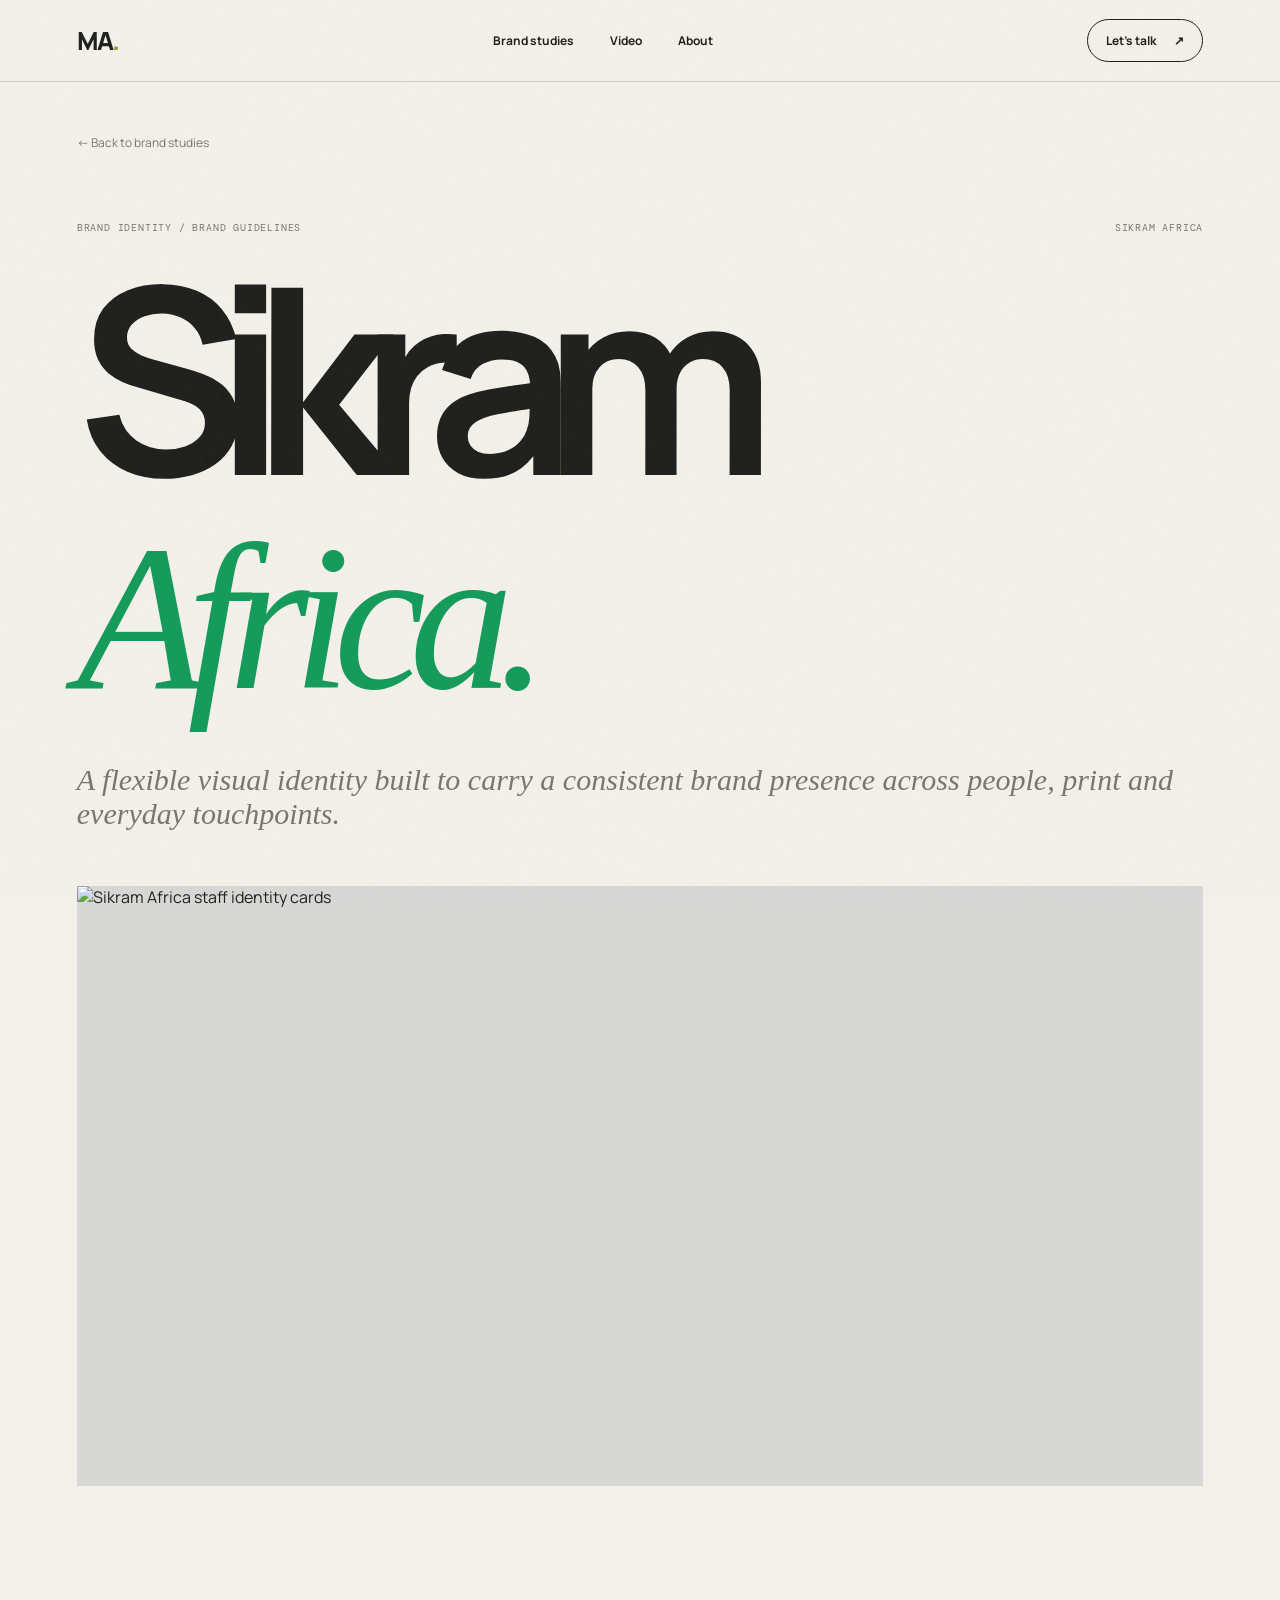
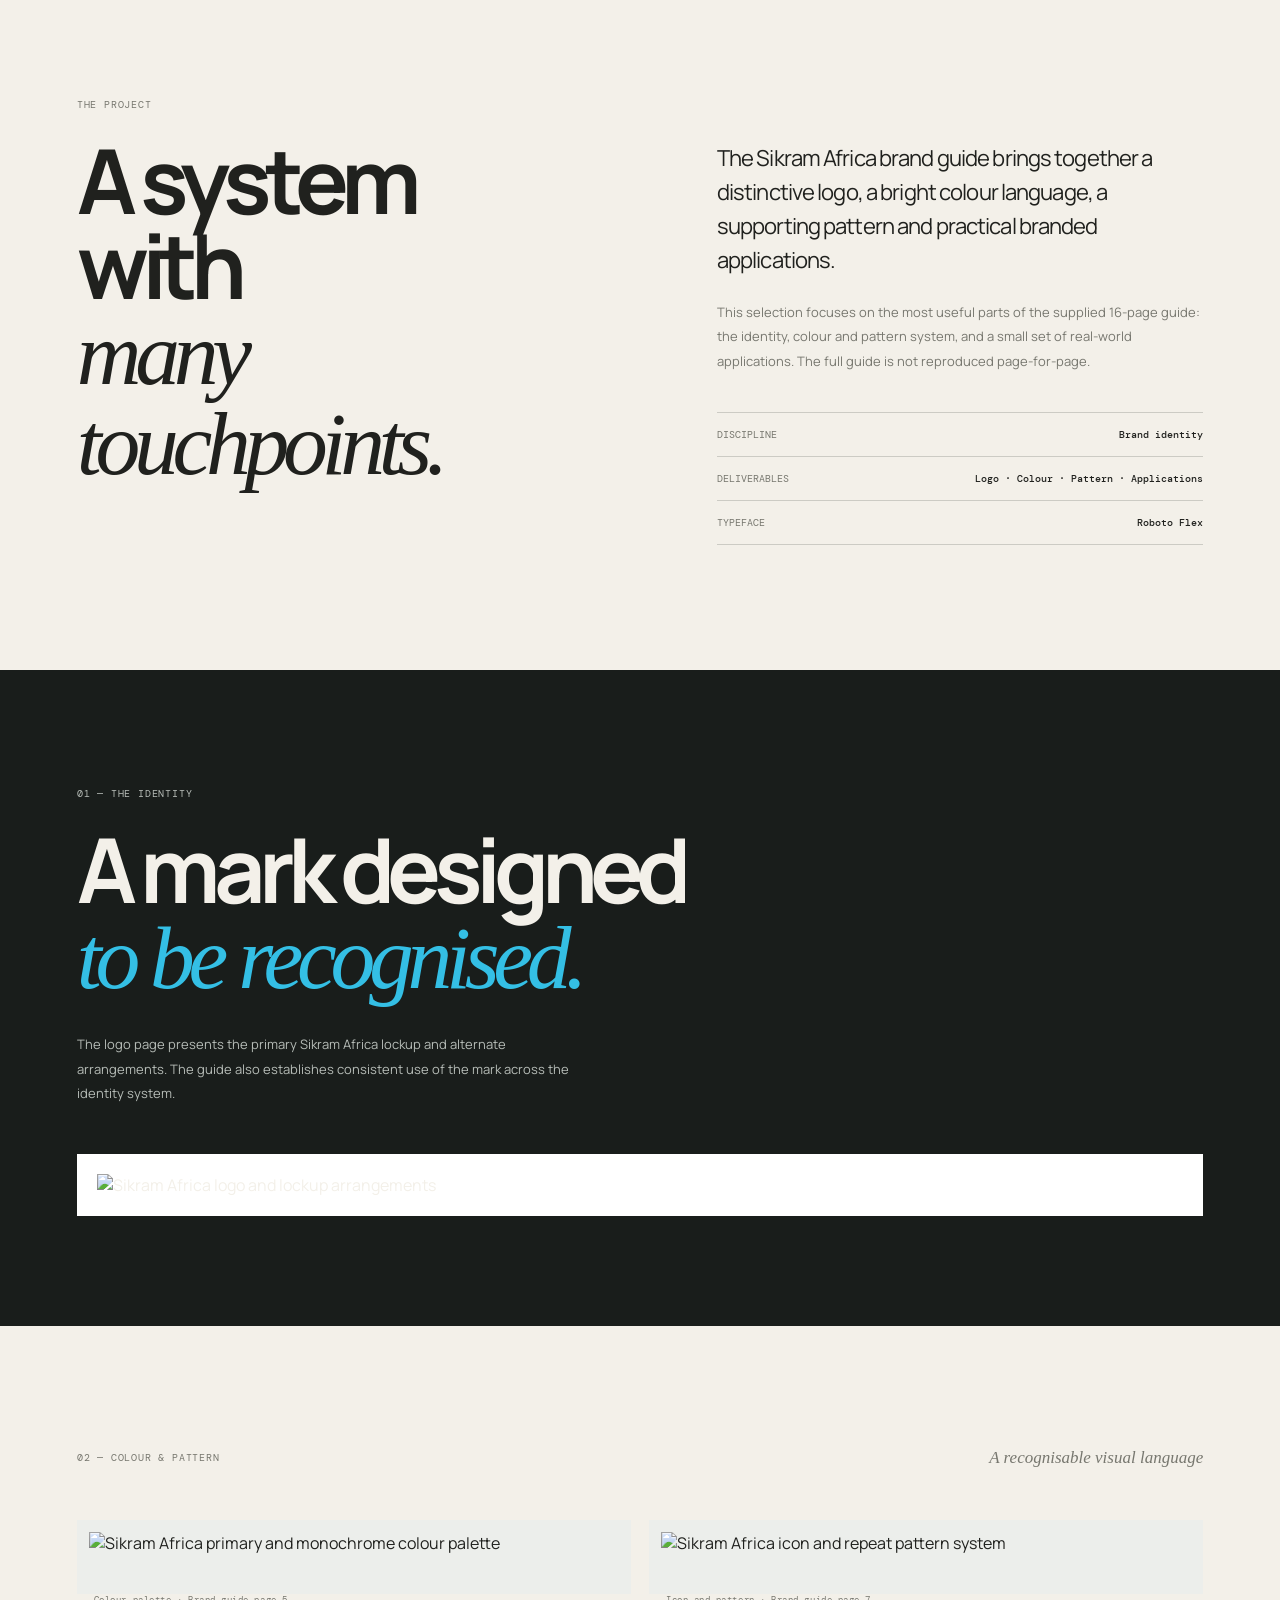
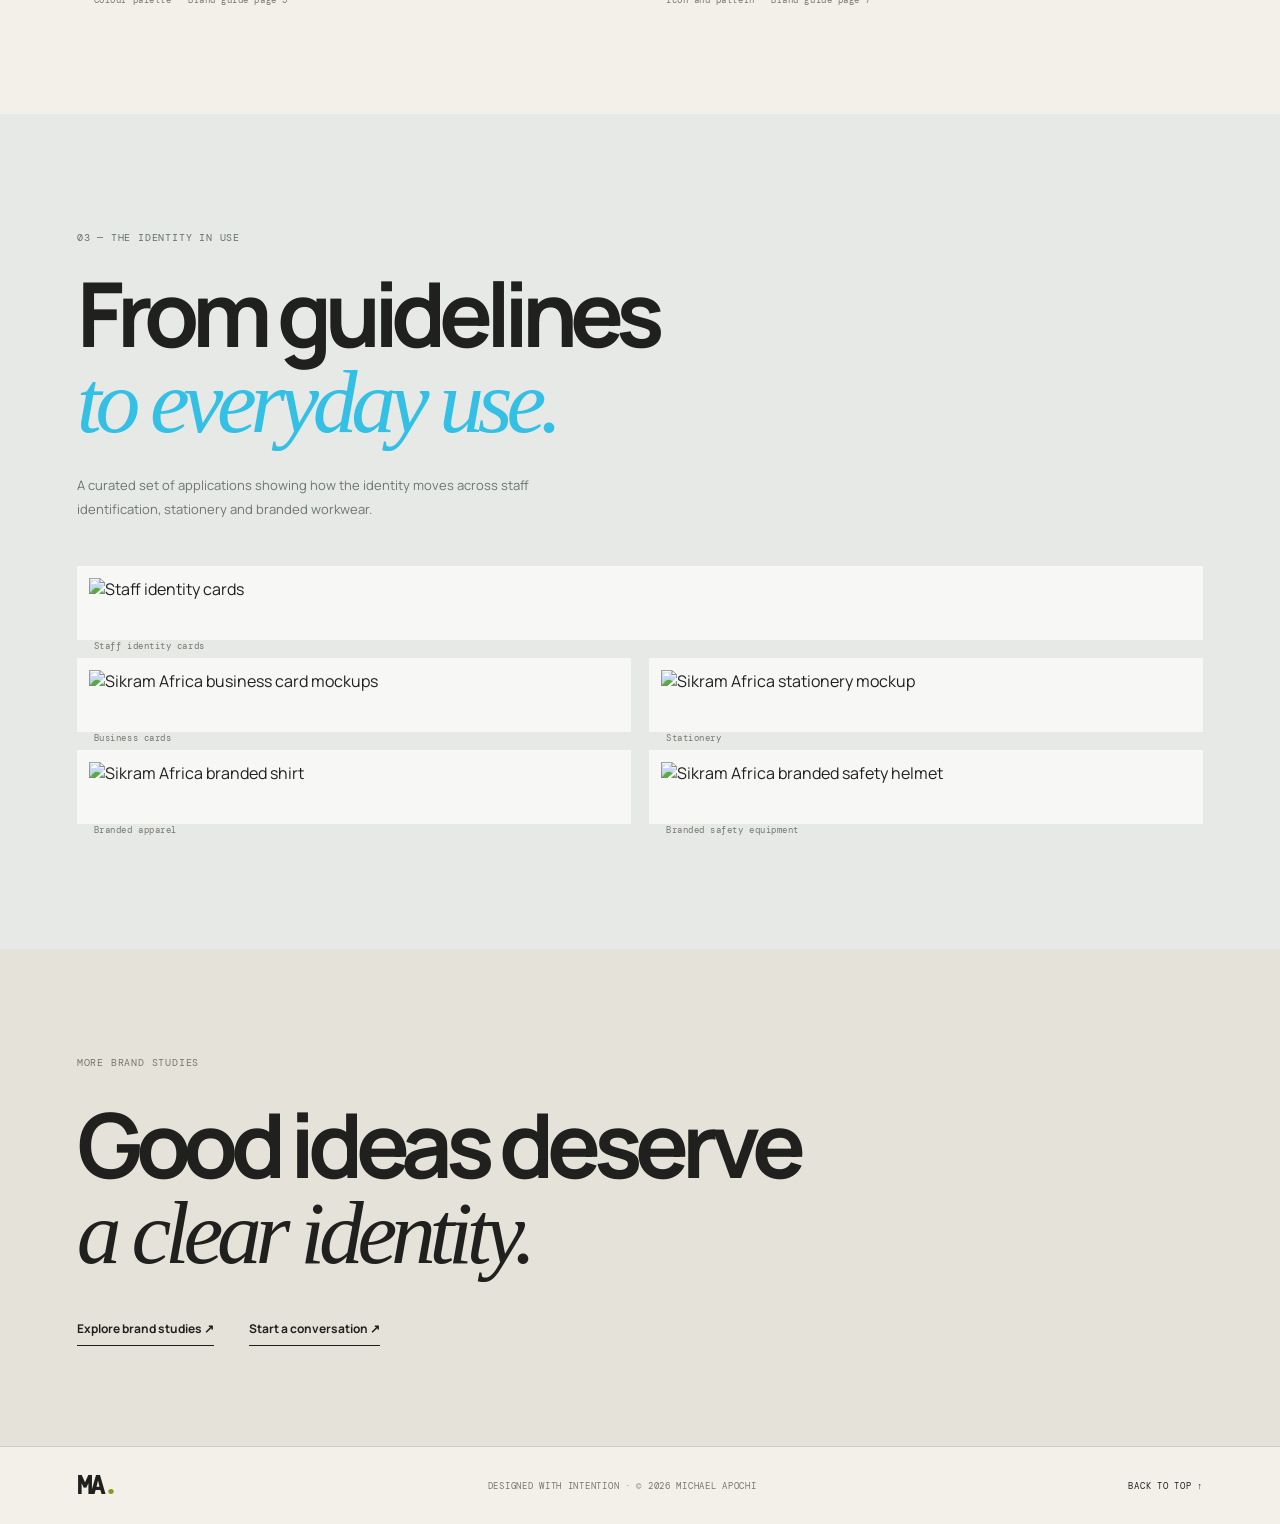
==== sikram.html @ 0b966d76 "Add files via upload" ====
<!doctype html>
<html lang="en">
<head>
  <meta charset="utf-8"><meta name="viewport" content="width=device-width, initial-scale=1">
  <meta name="theme-color" content="#f3f0e9"><meta name="description" content="Sikram Africa brand identity and visual system by Michael Apochi.">
  <title>Sikram Africa — Brand Studies | Michael Apochi</title>
  <link rel="preconnect" href="https://fonts.googleapis.com"><link rel="preconnect" href="https://fonts.gstatic.com" crossorigin>
  <link href="https://fonts.googleapis.com/css2?family=DM+Mono:wght@400;500&family=Manrope:wght@400;500;600;700;800&display=swap" rel="stylesheet"><link rel="stylesheet" href="styles.css">
</head>
<body><div class="grain" aria-hidden="true"></div>
<header class="site-header"><a class="wordmark" href="index.html">MA<span>.</span></a><nav aria-label="Main navigation"><a href="index.html#brand-studies">Brand studies</a><a href="index.html#video-editing">Video</a><a href="index.html#about">About</a></nav><a class="header-cta" href="index.html#contact">Let's talk <span>↗</span></a><button class="menu-toggle" aria-label="Toggle menu" aria-expanded="false">☰</button></header>
<main>
  <section class="case-hero section-wrap"><a class="back-link" href="index.html#brand-studies">← Back to brand studies</a><div class="case-kicker"><span>BRAND IDENTITY / BRAND GUIDELINES</span><span>SIKRAM AFRICA</span></div><h1 class="sikram-title">Sikram<br><em>Africa.</em></h1><p class="case-deck">A flexible visual identity built to carry a consistent brand presence across people, print and everyday touchpoints.</p><div class="sikram-hero-image"><img src="assets/sikram/id-cards.jpg" alt="Sikram Africa staff identity cards"></div>
  </section>
  <section class="case-intro section-wrap"><div><span class="kicker">THE PROJECT</span><h2>A system with<br><em>many touchpoints.</em></h2></div><div class="case-copy"><p class="case-lead">The Sikram Africa brand guide brings together a distinctive logo, a bright colour language, a supporting pattern and practical branded applications.</p><p>This selection focuses on the most useful parts of the supplied 16-page guide: the identity, colour and pattern system, and a small set of real-world applications. The full guide is not reproduced page-for-page.</p><div class="case-facts"><div><span>DISCIPLINE</span><strong>Brand identity</strong></div><div><span>DELIVERABLES</span><strong>Logo · Colour · Pattern · Applications</strong></div><div><span>TYPEFACE</span><strong>Roboto Flex</strong></div></div></div></section>
  <section class="sikram-dark"><div class="section-wrap"><span class="kicker">01 — THE IDENTITY</span><h2>A mark designed<br><em>to be recognised.</em></h2><p>The logo page presents the primary Sikram Africa lockup and alternate arrangements. The guide also establishes consistent use of the mark across the identity system.</p><figure class="sikram-image-panel logo-panel"><img src="assets/sikram/logo.jpg" alt="Sikram Africa logo and lockup arrangements"></figure></div></section>
  <section class="section-wrap sikram-section"><div class="case-gallery-heading"><span class="kicker">02 — COLOUR & PATTERN</span><p>A recognisable visual language</p></div><div class="sikram-two"><figure><img src="assets/sikram/palette.jpg" alt="Sikram Africa primary and monochrome colour palette"><figcaption>Colour palette · Brand guide page 5</figcaption></figure><figure><img src="assets/sikram/pattern.jpg" alt="Sikram Africa icon and repeat pattern system"><figcaption>Icon and pattern · Brand guide page 7</figcaption></figure></div></section>
  <section class="sikram-applications"><div class="section-wrap"><span class="kicker">03 — THE IDENTITY IN USE</span><h2>From guidelines<br><em>to everyday use.</em></h2><p class="sikram-intro-copy">A curated set of applications showing how the identity moves across staff identification, stationery and branded workwear.</p><div class="sikram-gallery"><figure class="wide"><img src="assets/sikram/id-cards.jpg" alt="Staff identity cards"><figcaption>Staff identity cards</figcaption></figure><figure><img src="assets/sikram/business-cards.jpg" alt="Sikram Africa business card mockups"><figcaption>Business cards</figcaption></figure><figure><img src="assets/sikram/stationery.jpg" alt="Sikram Africa stationery mockup"><figcaption>Stationery</figcaption></figure><figure><img src="assets/sikram/apparel.jpg" alt="Sikram Africa branded shirt"><figcaption>Branded apparel</figcaption></figure><figure><img src="assets/sikram/hardhat.jpg" alt="Sikram Africa branded safety helmet"><figcaption>Branded safety equipment</figcaption></figure></div></div></section>
  <section class="case-next"><div class="section-wrap"><span class="kicker">MORE BRAND STUDIES</span><h2>Good ideas deserve<br><em>a clear identity.</em></h2><div class="case-next-links"><a href="index.html#brand-studies">Explore brand studies ↗</a><a href="index.html#contact">Start a conversation ↗</a></div></div></section>
</main><footer><a class="wordmark" href="index.html">MA<span>.</span></a><span>DESIGNED WITH INTENTION · © <span id="year"></span> MICHAEL APOCHI</span><a href="#top">BACK TO TOP ↑</a></footer><script src="script.js"></script>
</body></html>
---- styles.css ----
@import url('https://fonts.googleapis.com/css2?family=DM+Mono:wght@400;500&family=Manrope:wght@400;500;600;700;800&display=swap');
:root{--paper:#f3f0e9;--ink:#20211e;--muted:#77776f;--line:rgba(32,33,30,.18);--acid:#d8f05a;--serif:Georgia,"Times New Roman",serif}
*{box-sizing:border-box}html{scroll-behavior:smooth}body{margin:0;background:var(--paper);color:var(--ink);font-family:Manrope,Arial,sans-serif;-webkit-font-smoothing:antialiased}.grain{position:fixed;inset:0;pointer-events:none;z-index:10;opacity:.055;background-image:url("data:image/svg+xml,%3Csvg viewBox='0 0 180 180' xmlns='http://www.w3.org/2000/svg'%3E%3Cfilter id='n'%3E%3CfeTurbulence type='fractalNoise' baseFrequency='.9' numOctaves='3' stitchTiles='stitch'/%3E%3C/filter%3E%3Crect width='100%25' height='100%25' filter='url(%23n)' opacity='.35'/%3E%3C/svg%3E")}.site-header{height:82px;padding:0 6vw;display:flex;align-items:center;justify-content:space-between;border-bottom:1px solid var(--line);position:sticky;top:0;background:rgba(243,240,233,.9);backdrop-filter:blur(14px);z-index:9}.wordmark{font-size:25px;font-weight:800;letter-spacing:-2px;text-decoration:none;color:var(--ink)}.wordmark span,.orbit-center span{color:#879a24}.site-header nav{display:flex;gap:36px}.site-header nav a,.header-cta,.text-link{font-size:12px;text-decoration:none;color:var(--ink);font-weight:700}.site-header nav a:hover,.text-link:hover{opacity:.55}.header-cta{border:1px solid var(--ink);border-radius:30px;padding:12px 18px}.header-cta span{margin-left:16px}.menu-toggle{display:none;background:none;border:0;font-size:22px}.section-wrap{width:min(1180px,88vw);margin:auto}.hero{padding:88px 0 26px;min-height:680px;display:flex;flex-direction:column;justify-content:space-between}.eyebrow,.kicker,.hero-bottom,.work-footnote,.art-topline,.art-index,.med-small,.med-foot,.poster-label,.timeline-date,.timeline-type,.social-links,footer,.orbit-label{font:10px 'DM Mono',monospace;letter-spacing:.08em}.eyebrow{display:flex;align-items:center;gap:10px;color:var(--muted)}.pulse{width:7px;height:7px;border-radius:50%;background:#899d24;box-shadow:0 0 0 4px #899d2420}.eyebrow-year{margin-left:8px}.hero-grid{display:grid;grid-template-columns:1.4fr .6fr;align-items:center;gap:50px;padding:54px 0 70px}.hero h1{font-size:clamp(66px,10vw,142px);letter-spacing:-.095em;line-height:.88;margin:0;font-weight:700}.hero h1 em,h2 em,.statement em,.contact-section h2 em{font-family:var(--serif);font-weight:400;letter-spacing:-.07em}.hero-copy{max-width:450px;color:#5e5e57;font-size:16px;line-height:1.8;margin:34px 0 28px}.hero-actions{display:flex;align-items:center;gap:26px}.button{display:inline-flex;gap:30px;padding:16px 20px;text-decoration:none;font-size:11px;font-weight:700}.button-dark{background:var(--ink);color:var(--paper);border-radius:3px}.button-dark:hover{background:#444}.text-link{border-bottom:1px solid var(--ink);padding-bottom:7px}.hero-aside{display:flex;align-items:center;flex-direction:column;gap:25px}.orbit-card{width:min(300px,25vw);aspect-ratio:1;position:relative;display:grid;place-items:center}.orbit{position:absolute;border:1px solid #a5a49b;border-radius:50%;transform:rotate(-28deg)}.orbit-one{inset:8% 0}.orbit-two{inset:0 8%;transform:rotate(62deg)}.orbit-center{width:85px;height:85px;border-radius:50%;background:var(--acid);display:grid;place-items:center;font-size:37px;font-weight:800;letter-spacing:-5px}.orbit-label{position:absolute;background:var(--paper);padding:5px}.label-top{top:0}.label-right{right:-5px;top:48%}.label-bottom{bottom:0}.aside-note{font:italic 16px var(--serif);text-align:center;color:var(--muted);line-height:1.4}.hero-bottom{display:flex;justify-content:space-between;color:var(--muted);border-top:1px solid var(--line);padding-top:17px}.intro-strip{background:var(--acid);padding:26px 6vw;display:flex;justify-content:space-between;align-items:center}.intro-strip p{font:italic 27px var(--serif);margin:0}.intro-strip span{font:10px 'DM Mono',monospace}.work-section{padding:130px 0 110px}.section-heading{display:flex;justify-content:space-between;align-items:end;margin-bottom:55px}.kicker{color:var(--muted)}h2{font-size:clamp(48px,7vw,88px);letter-spacing:-.08em;line-height:.95;margin:24px 0 0}.section-heading>p{max-width:330px;color:var(--muted);font-size:13px;line-height:1.8;margin:0 0 5px}.project-grid{display:grid;grid-template-columns:1fr 1fr;gap:55px 24px}.project-large{grid-column:1/-1}.project-wide{grid-column:1/-1}.project-art{display:block;position:relative;overflow:hidden;text-decoration:none;color:var(--ink);min-height:370px;transition:transform .4s}.project-card:hover .project-art{transform:translateY(-5px)}.project-large .project-art{min-height:490px}.art-vaha{background:#d9d6ca;padding:30px;display:flex;flex-direction:column;justify-content:center;align-items:center}.art-topline{position:absolute;top:25px;left:30px;right:30px;display:flex;justify-content:space-between}.vaha-word{font-size:clamp(100px,20vw,260px);font-weight:800;letter-spacing:-.12em;color:#334a38}.vaha-word span{font:20px 'DM Mono';vertical-align:top;letter-spacing:0}.vaha-caption{font:italic 18px var(--serif);margin-top:-12px}.art-index{position:absolute;bottom:20px;right:25px}.art-unity{background:#c9d2c5;display:flex;align-items:center;justify-content:center;flex-direction:column}.unity-mark{display:flex;gap:5px;transform:rotate(-20deg);margin-bottom:20px}.unity-mark span{width:35px;height:90px;border-radius:50%;background:#394a3b;transform:rotate(0deg)}.unity-mark span:nth-child(2){background:#d0a35d;transform:rotate(35deg)}.unity-mark span:nth-child(3){background:#a55e45;transform:rotate(70deg)}.unity-mark span:nth-child(4){background:#e9e2d3;transform:rotate(105deg)}.unity-title{text-align:center;font-size:40px;line-height:.9;font-weight:800;letter-spacing:-.08em}.unity-title i{font:italic 40px var(--serif)}.art-med{background:#222c37;color:#f2eee5;padding:38px;display:flex;flex-direction:column;justify-content:center}.med-small{z-index:1}.med-title{font-size:clamp(48px,7vw,85px);font-weight:800;line-height:.85;letter-spacing:-.09em;z-index:1;margin-top:22px}.med-title em{font:italic 1em var(--serif);color:#d9e56b}.med-circle{position:absolute;width:230px;height:230px;border:1px solid #d9e56b;border-radius:50%;right:-45px;top:20%;box-shadow:0 0 0 28px #d9e56b10,0 0 0 58px #d9e56b08}.med-foot{position:absolute;bottom:25px;left:38px;color:#b8b9b3}.art-poster{background:#e5a58d;display:flex;align-items:center;padding:50px}.poster-label{position:absolute;top:25px;left:30px}.poster-big{font-size:clamp(90px,17vw,210px);line-height:.72;letter-spacing:-.12em;font-weight:800}.poster-big span{font:italic .95em var(--serif);letter-spacing:-.1em}.poster-stamp{position:absolute;right:12%;top:22%;border:1px solid var(--ink);border-radius:50%;width:110px;height:110px;display:grid;place-items:center;text-align:center;font:12px 'DM Mono';transform:rotate(12deg)}.project-meta{display:flex;justify-content:space-between;padding:17px 0;border-bottom:1px solid var(--line)}.project-meta h3{font-size:15px;margin:0 0 6px;letter-spacing:-.03em}.project-meta p{font-size:11px;color:var(--muted);margin:0}.project-meta>span{font-size:19px}.work-footnote{color:var(--muted);font-size:9px;margin-top:42px}.about-section{background:#e5e2d9;padding:120px 0}.about-grid{display:grid;grid-template-columns:1fr 1fr;gap:12vw}.about-copy{padding-top:38px}.about-copy p{font-size:14px;line-height:1.9;color:#66665e;max-width:500px}.about-copy .about-lead{font-size:22px;line-height:1.55;color:var(--ink);letter-spacing:-.04em}.discipline-list{display:grid;grid-template-columns:1fr 1fr;gap:13px;margin-top:40px;padding-top:20px;border-top:1px solid var(--line);font:10px 'DM Mono';letter-spacing:.06em}.experience-section{padding:125px 0}.timeline{border-top:1px solid var(--line)}.timeline-row{display:grid;grid-template-columns:1fr 2fr 1fr;gap:30px;padding:28px 0;border-bottom:1px solid var(--line);align-items:start}.timeline-date,.timeline-type{color:var(--muted);padding-top:5px}.timeline-row h3{font-size:18px;letter-spacing:-.04em;margin:0 0 8px}.timeline-row p{font-size:12px;line-height:1.7;color:var(--muted);margin:0;max-width:500px}.timeline-type{text-align:right}.statement{background:var(--ink);color:var(--paper);padding:100px 0}.statement .kicker{color:#aaa99f}.statement p{font-size:clamp(54px,9vw,112px);line-height:.95;letter-spacing:-.08em;margin:40px 0 0}.statement em{color:var(--acid)}.contact-section{padding:130px 0 75px}.contact-section h2{font-size:clamp(65px,11vw,140px);margin:35px 0 55px}.contact-bottom{display:flex;justify-content:space-between;align-items:end;border-bottom:1px solid var(--line);padding-bottom:45px}.contact-bottom p{font-size:13px;line-height:1.8;color:var(--muted);max-width:300px}.contact-email{font-size:clamp(20px,3vw,34px);text-decoration:none;color:var(--ink);border-bottom:1px solid;padding-bottom:8px}.contact-email span{font-size:18px;margin-left:30px}.social-links{display:flex;gap:35px;padding:25px 0;color:var(--muted)}.social-links a{color:inherit;text-decoration:none}.social-links a:hover{color:var(--ink)}footer{border-top:1px solid var(--line);padding:22px 6vw;display:flex;align-items:center;justify-content:space-between;color:var(--muted);font-size:9px}footer a:last-child{color:var(--ink);text-decoration:none}
@media(max-width:700px){.site-header{height:68px;padding:0 6vw}.site-header nav{display:none;position:absolute;top:68px;left:0;right:0;padding:25px 6vw;background:var(--paper);border-bottom:1px solid var(--line);flex-direction:column;gap:20px}.site-header nav.open{display:flex}.header-cta{margin-left:auto;margin-right:15px;padding:9px 13px}.menu-toggle{display:block}.hero{padding-top:65px;min-height:auto}.hero-grid{grid-template-columns:1fr;padding:60px 0 55px;gap:45px}.hero h1{font-size:clamp(64px,16vw,105px)}.hero-copy{font-size:14px;margin-top:25px}.hero-aside{display:none}.hero-bottom{font-size:8px;gap:15px}.intro-strip p{font-size:22px}.work-section,.experience-section{padding:85px 0}.section-heading{display:block}.section-heading>p{margin-top:25px}.project-grid{grid-template-columns:1fr;gap:38px}.project-large,.project-wide{grid-column:auto}.project-art,.project-large .project-art{min-height:340px}.vaha-word{font-size:40vw}.art-med{min-height:340px}.about-section{padding:85px 0}.about-grid{grid-template-columns:1fr;gap:20px}.about-copy{padding-top:0}.timeline-row{grid-template-columns:1fr 2fr;gap:12px}.timeline-type{grid-column:2;text-align:left}.statement{padding:80px 0}.contact-section{padding:85px 0 55px}.contact-bottom{display:block}.contact-email{display:inline-block;margin-top:25px}.social-links{flex-wrap:wrap;gap:18px 25px}footer{gap:15px;flex-wrap:wrap}footer>span{order:3;width:100%}}
@media(prefers-reduced-motion:reduce){html{scroll-behavior:auto}*,*:before,*:after{transition:none!important}}

/* Vaha case study */
.project-title-link{color:inherit;text-decoration:none}.project-title-link:hover{text-decoration:underline;text-underline-offset:4px}.case-hero{padding:48px 0 95px}.back-link{display:inline-block;color:var(--muted);text-decoration:none;font-size:12px;margin-bottom:70px}.back-link:hover{color:var(--ink)}.case-kicker{display:flex;justify-content:space-between;font:10px 'DM Mono',monospace;letter-spacing:.08em;color:var(--muted)}.case-hero h1{font-size:clamp(100px,22vw,260px);line-height:.82;letter-spacing:-.13em;margin:35px 0 25px}.case-hero h1 span{color:#879a24}.case-deck{font:italic clamp(20px,3vw,30px) var(--serif);color:var(--muted);margin:0 0 55px}.case-cover{min-height:520px}.case-intro{display:grid;grid-template-columns:1fr 1fr;gap:12vw;padding:110px 0 125px}.case-intro h2,.case-dark h2,.case-next h2{font-size:clamp(54px,7vw,90px)}.case-copy{padding-top:28px;max-width:540px}.case-copy p{font-size:13px;line-height:1.9;color:var(--muted)}.case-copy .case-lead{font-size:22px;line-height:1.55;color:var(--ink);letter-spacing:-.04em}.case-facts{display:grid;gap:0;margin-top:38px;border-top:1px solid var(--line)}.case-facts div{display:flex;justify-content:space-between;gap:20px;padding:15px 0;border-bottom:1px solid var(--line)}.case-facts span,.case-facts strong{font:10px 'DM Mono',monospace}.case-facts span{color:var(--muted)}.case-facts strong{font-weight:500;text-align:right}.case-dark{background:var(--ink);color:var(--paper);padding:110px 0 120px}.case-dark .kicker{color:#aaa99f}.case-dark h2 em{color:var(--acid)}.case-dark-inner>p{max-width:480px;color:#aaa99f;font-size:13px;line-height:1.9;margin:35px 0 55px}.case-palette{display:grid;grid-template-columns:repeat(3,1fr);gap:12px;max-width:750px}.case-palette div{display:flex;flex-direction:column;gap:12px}.case-palette div span{height:125px;background:#334a38}.case-palette div:nth-child(2) span{background:#d9d6ca}.case-palette div:nth-child(3) span{background:#f3f0e9}.case-palette small{font:9px 'DM Mono',monospace;color:#aaa99f}.case-gallery{padding:110px 0 125px}.case-gallery-heading{display:flex;justify-content:space-between;align-items:center;margin-bottom:35px}.case-gallery-heading p{font:italic 17px var(--serif);color:var(--muted)}.case-gallery-grid{display:grid;grid-template-columns:1fr 1fr;gap:18px}.gallery-placeholder{min-height:340px;position:relative;display:flex;flex-direction:column;justify-content:center;align-items:center;text-align:center;gap:12px;background:#d9d6ca;color:#334a38}.gallery-placeholder:first-child{grid-column:1/-1;min-height:430px}.gallery-two{background:#c9d2c5;color:#394a3b}.gallery-three{background:#e5a58d;color:#20211e}.gallery-placeholder>span{position:absolute;top:20px;left:22px;font:10px 'DM Mono',monospace}.gallery-placeholder strong{font-size:clamp(30px,5vw,60px);line-height:.9;letter-spacing:-.08em}.gallery-placeholder small{font:9px 'DM Mono',monospace;letter-spacing:.08em}.case-next{background:#e5e2d9;padding:100px 0}.case-next h2{margin:30px 0 45px}.case-next-links{display:flex;gap:35px;flex-wrap:wrap}.case-next-links a{color:var(--ink);font-size:12px;font-weight:700;text-decoration:none;border-bottom:1px solid;padding-bottom:8px}@media(max-width:700px){.case-hero{padding:35px 0 70px}.back-link{margin-bottom:55px}.case-cover{min-height:340px}.case-intro{grid-template-columns:1fr;gap:25px;padding:80px 0}.case-copy{padding-top:0}.case-facts div{align-items:flex-start}.case-facts strong{max-width:58%}.case-dark{padding:80px 0}.case-palette div span{height:85px}.case-gallery{padding:80px 0}.case-gallery-grid{grid-template-columns:1fr}.gallery-placeholder:first-child{grid-column:auto;min-height:340px}.case-gallery-heading{align-items:flex-start;gap:20px}.case-next{padding:80px 0}}

/* Portfolio categories and subtle motion */
.portfolio-category{padding-top:76px;margin-top:76px;border-top:1px solid var(--line);scroll-margin-top:100px}.category-heading{display:flex;justify-content:space-between;align-items:end;gap:35px;margin-bottom:34px}.category-heading h3{font-size:clamp(34px,5vw,58px);letter-spacing:-.075em;line-height:1;margin:18px 0 0}.category-heading h3 span{color:#879a24}.category-heading>p{max-width:340px;color:var(--muted);font-size:12px;line-height:1.8;margin:0 0 3px}.brand-grid{align-items:start}.project-meta h4{font-size:15px;margin:0 0 6px;letter-spacing:-.03em}.sikram-art,.sikram-africa-art{background:#f1f2ef;display:grid;place-items:center;padding:24px}.sikram-art img,.sikram-africa-art img{width:100%;height:100%;max-height:430px;object-fit:contain;mix-blend-mode:multiply;transition:transform .7s cubic-bezier(.2,.7,.2,1)}.sikram-africa-art img{object-fit:cover}.project-card:hover .sikram-art img,.project-card:hover .sikram-africa-art img{transform:scale(1.035)}.image-tag{position:absolute;left:22px;top:20px;font:9px 'DM Mono',monospace;letter-spacing:.08em;background:rgba(255,255,255,.82);padding:8px 10px}.feature-video{min-height:360px;background:#222c37;color:#f3f0e9;display:flex;align-items:center;justify-content:space-between;padding:55px 7%;overflow:hidden;position:relative}.feature-label{font:10px 'DM Mono',monospace;letter-spacing:.1em;color:#b9c0bd}.feature-copy strong{display:block;font-size:clamp(52px,8vw,100px);line-height:.88;letter-spacing:-.09em;margin:26px 0}.feature-copy strong em{font:italic 1em var(--serif);color:#d9e56b}.feature-copy p{font-size:12px;color:#b9c0bd}.feature-orbit{width:210px;height:210px;border:1px solid #d9e56b;border-radius:50%;display:grid;place-items:center;box-shadow:0 0 0 26px #d9e56b10,0 0 0 52px #d9e56b08;transform:rotate(-12deg);flex:none}.feature-orbit span{font:10px 'DM Mono',monospace;line-height:1.8;letter-spacing:.13em;text-align:center}.art-gallery-note{min-height:280px;background:#e5e2d9;display:flex;align-items:center;justify-content:space-between;padding:35px 5%;gap:20px}.art-gallery-note>span{font:9px 'DM Mono',monospace;letter-spacing:.09em;color:var(--muted)}.art-gallery-note p{font-size:clamp(34px,5vw,64px);line-height:.95;letter-spacing:-.07em;margin:0}.art-gallery-note em{font:italic 1em var(--serif)}
/* Gentle reveal: no movement until content enters the viewport */
@media(prefers-reduced-motion:no-preference){.hero .eyebrow,.hero h1,.hero-copy,.hero-actions,.hero-aside,.hero-bottom{animation:soft-rise .8s both;}.hero h1{animation-delay:.08s}.hero-copy{animation-delay:.16s}.hero-actions{animation-delay:.22s}.hero-aside{animation-delay:.2s}.hero-bottom{animation-delay:.3s}.portfolio-category,.about-grid,.timeline-row,.statement .section-wrap,.contact-section>*{animation:soft-rise .7s both;animation-timeline:view();animation-range:entry 0% entry 22%}.project-card{transition:transform .45s cubic-bezier(.2,.7,.2,1)}.project-card:hover{transform:translateY(-4px)}.project-art{transition:transform .55s cubic-bezier(.2,.7,.2,1),filter .55s}.site-header nav a,.header-cta,.text-link,.contact-email{transition:opacity .25s,color .25s,background .25s}.orbit-one{animation:orbit-turn 32s linear infinite}.orbit-two{animation:orbit-turn 38s linear infinite reverse}}
@keyframes soft-rise{from{opacity:0;transform:translateY(18px)}to{opacity:1;transform:translateY(0)}}@keyframes orbit-turn{to{transform:rotate(332deg)}}
@media(max-width:700px){.category-heading{display:block}.category-heading>p{margin-top:18px}.portfolio-category{padding-top:55px;margin-top:55px}.feature-video{min-height:330px;padding:35px 7%}.feature-orbit{width:120px;height:120px;margin-right:-25px}.art-gallery-note{align-items:flex-start;flex-direction:column;justify-content:center;min-height:240px}.sikram-art,.sikram-africa-art{min-height:300px}}
@media(prefers-reduced-motion:reduce){.hero .eyebrow,.hero h1,.hero-copy,.hero-actions,.hero-aside,.hero-bottom,.portfolio-category,.about-grid,.timeline-row,.statement .section-wrap,.contact-section>*{animation:none!important;animation-timeline:auto!important}.orbit-one,.orbit-two{animation:none!important}}
/* Sikram Africa case study */
.sikram-title{font-size:clamp(88px,17vw,190px);line-height:.82;letter-spacing:-.12em;margin:38px 0 25px}.sikram-title em{font:italic .8em var(--serif);letter-spacing:-.08em;color:#159b5b}.sikram-hero-image{height:min(62vw,600px);background:#d7d8d6;overflow:hidden;display:grid;place-items:center}.sikram-hero-image img{width:100%;height:100%;object-fit:cover}.sikram-dark{background:#191d1b;color:#f3f0e9;padding:110px 0}.sikram-dark .kicker{color:#b6bcb7}.sikram-dark h2,.sikram-applications h2{font-size:clamp(54px,7vw,90px)}.sikram-dark h2 em,.sikram-applications h2 em{color:#34bfe5}.sikram-dark>div>p{max-width:510px;color:#b6bcb7;font-size:13px;line-height:1.9;margin:32px 0 48px}.sikram-image-panel{margin:0;background:#fff;padding:20px}.sikram-image-panel img{display:block;width:100%;max-height:560px;object-fit:contain}.sikram-section{padding:105px 0 120px}.sikram-two{display:grid;grid-template-columns:1fr 1fr;gap:18px}.sikram-two figure,.sikram-gallery figure{margin:0;background:#eceeeb;padding:12px}.sikram-two img{width:100%;height:100%;max-height:420px;object-fit:contain;display:block}.sikram-two figcaption,.sikram-gallery figcaption{font:9px 'DM Mono',monospace;letter-spacing:.06em;color:var(--muted);padding:12px 5px 4px}.sikram-applications{background:#e6e9e6;padding:110px 0 125px}.sikram-applications .kicker{color:#666f68}.sikram-intro-copy{font-size:13px;line-height:1.8;color:#6e756f;max-width:470px;margin:30px 0 45px}.sikram-gallery{display:grid;grid-template-columns:1fr 1fr;gap:18px}.sikram-gallery figure{background:#f7f7f5}.sikram-gallery figure.wide{grid-column:1/-1}.sikram-gallery img{display:block;width:100%;height:100%;max-height:490px;object-fit:contain}.sikram-gallery .wide img{max-height:560px}.sikram-gallery figure:nth-child(4) img,.sikram-gallery figure:nth-child(5) img{object-fit:cover}@media(max-width:700px){.sikram-dark,.sikram-applications{padding:80px 0}.sikram-section{padding:80px 0}.sikram-two,.sikram-gallery{grid-template-columns:1fr}.sikram-gallery figure.wide{grid-column:auto}.sikram-hero-image{height:78vw}}
@media(prefers-reduced-motion:no-preference){.reveal{opacity:0;transform:translateY(16px);transition:opacity .7s ease,transform .7s cubic-bezier(.2,.7,.2,1)}.reveal.is-visible{opacity:1;transform:none}}
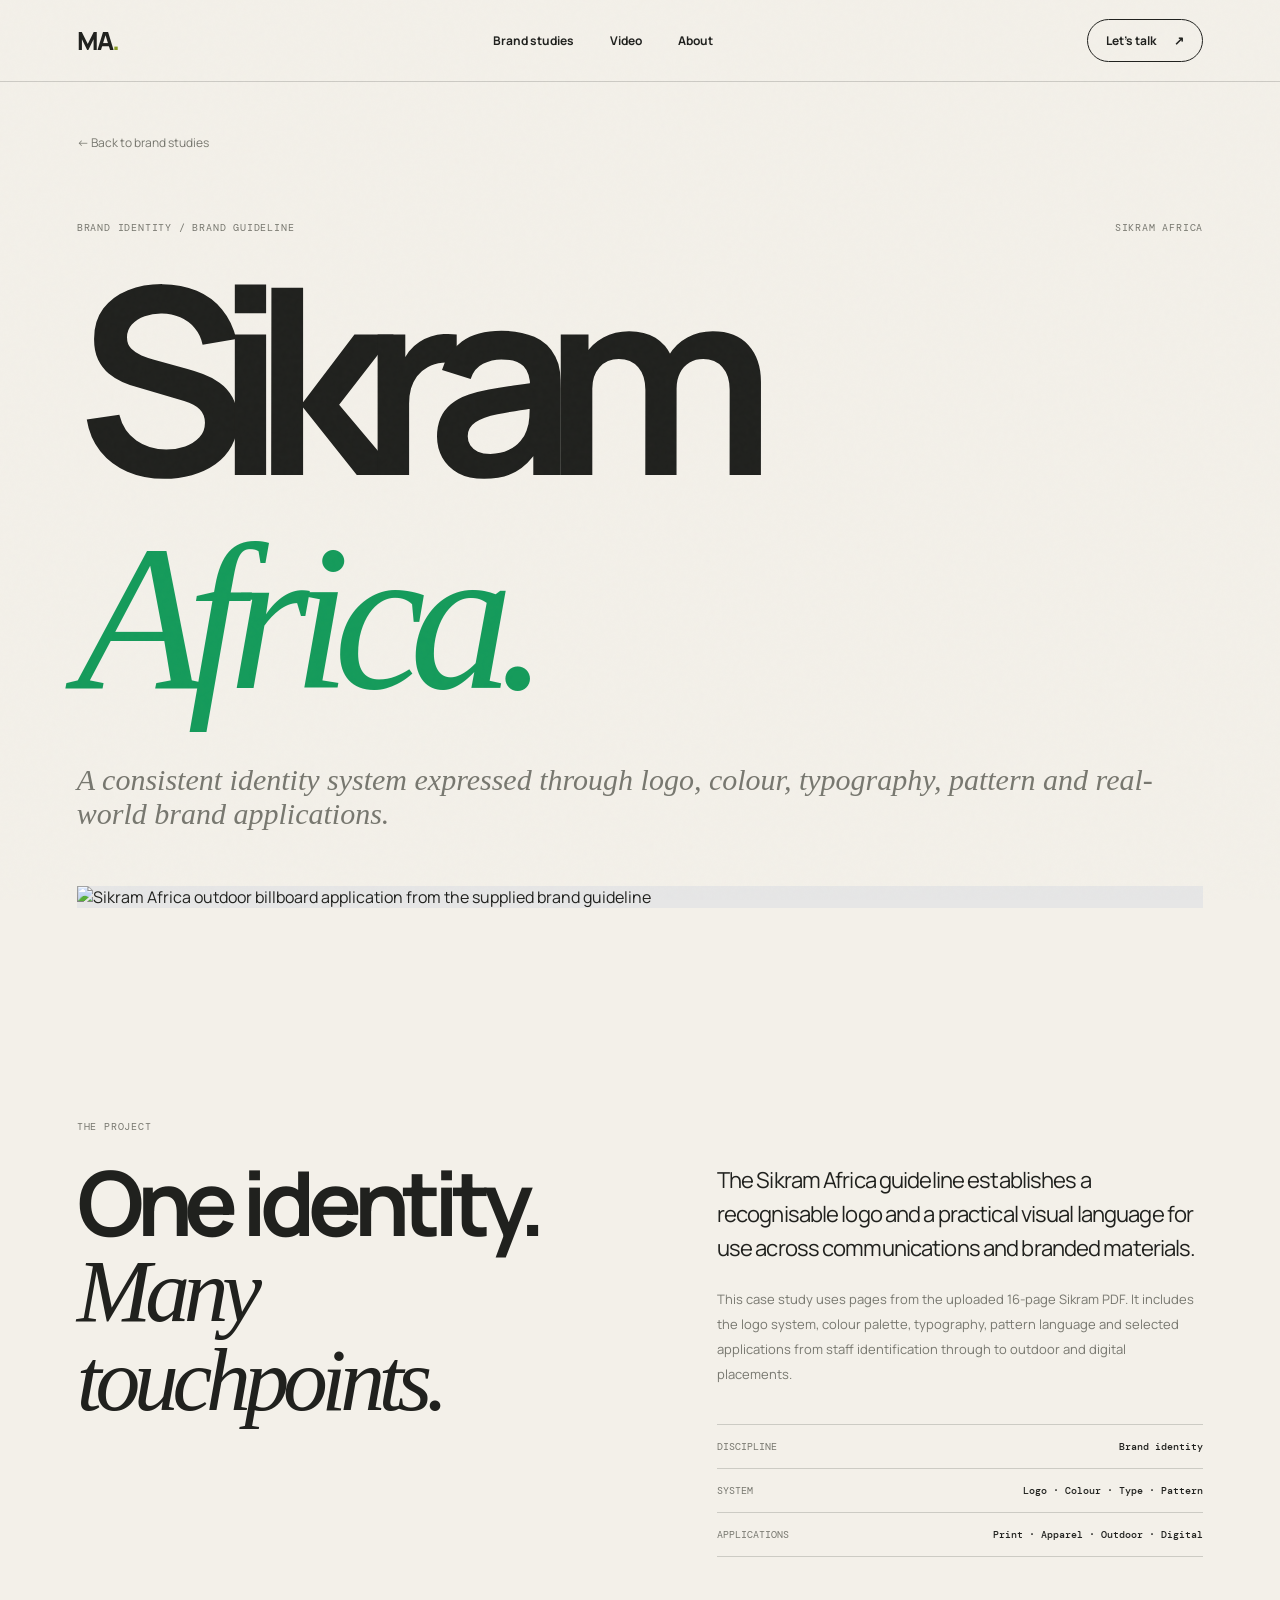
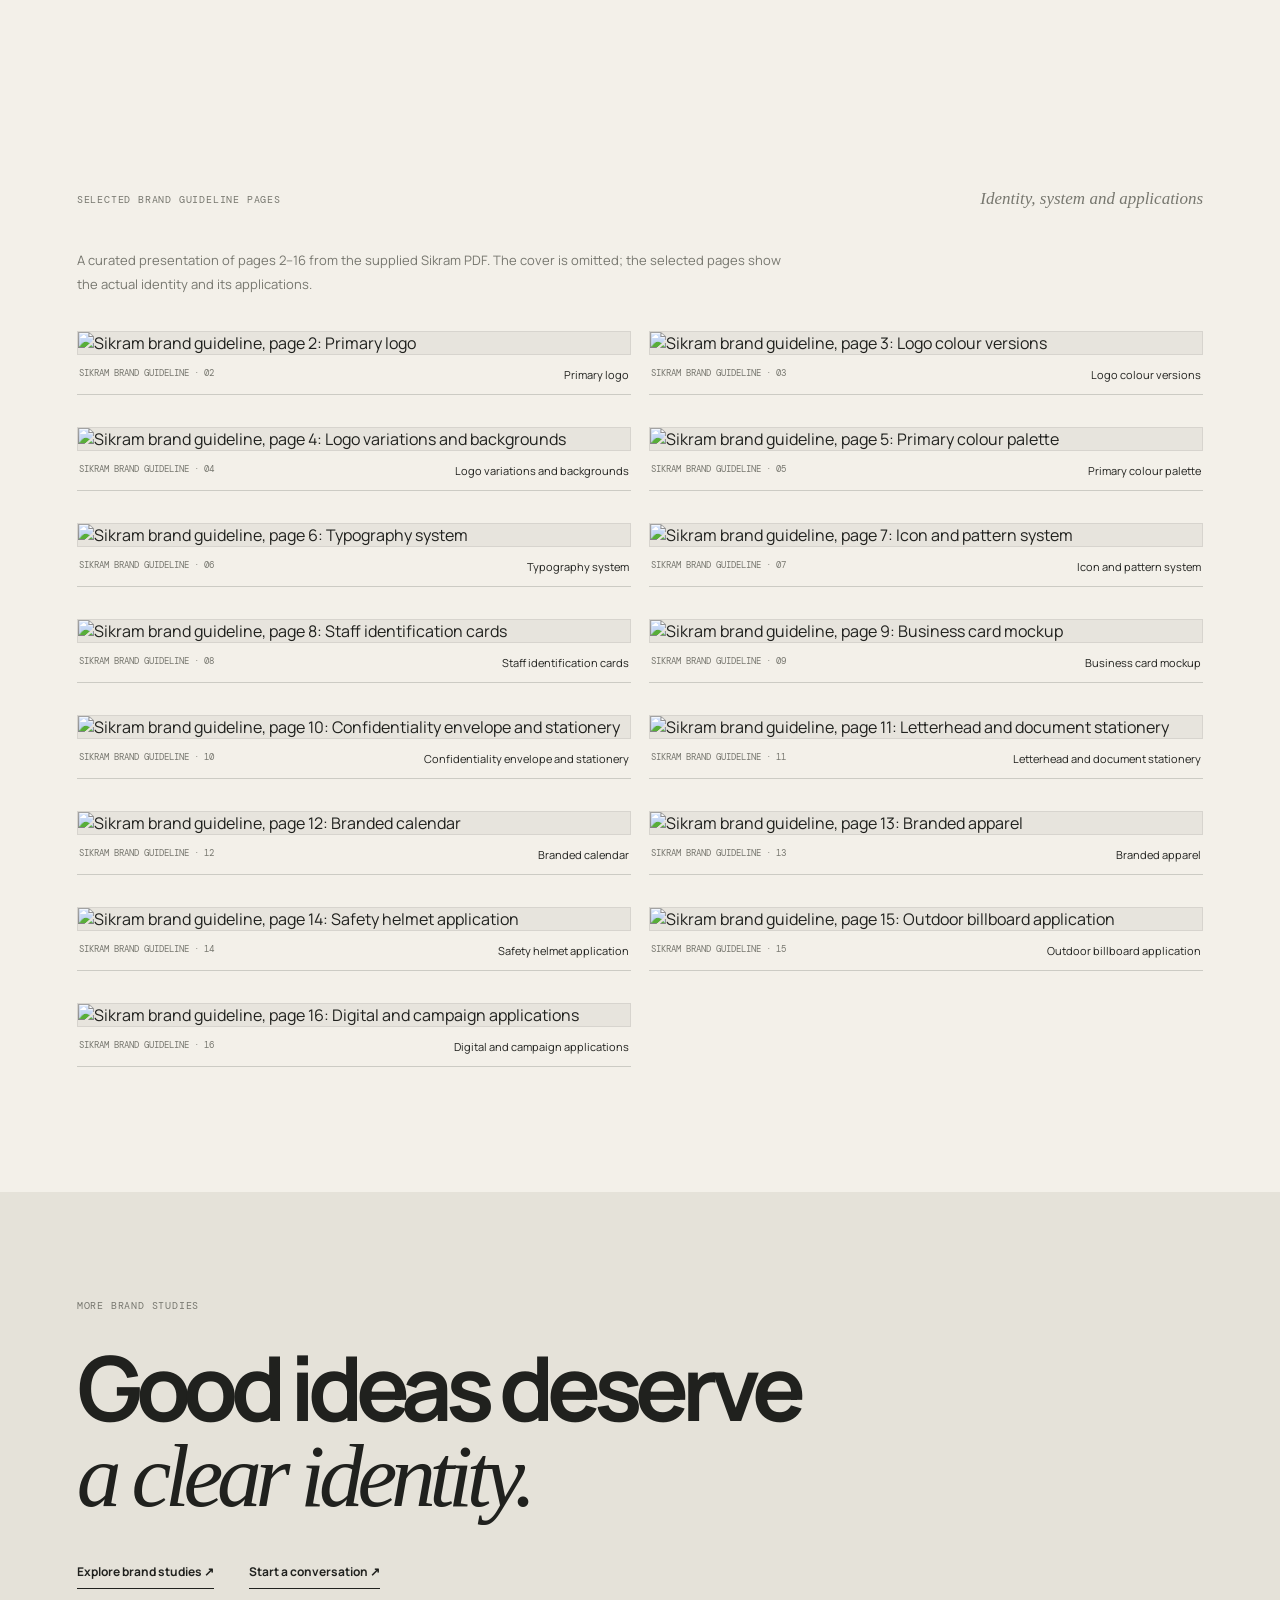
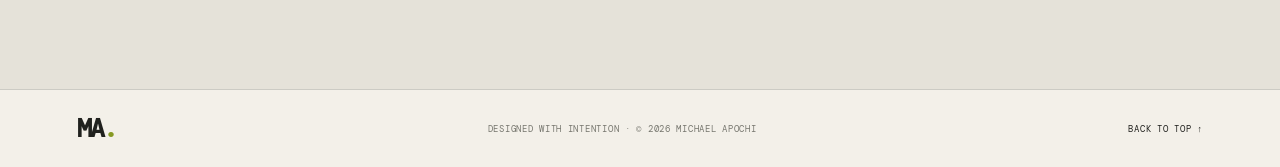
==== commit ae6d42cd: "Added new brand study" ====
--- a/sikram.html
+++ b/sikram.html
@@ -1,21 +1,15 @@
-<!doctype html>
-<html lang="en">
-<head>
-  <meta charset="utf-8"><meta name="viewport" content="width=device-width, initial-scale=1">
-  <meta name="theme-color" content="#f3f0e9"><meta name="description" content="Sikram Africa brand identity and visual system by Michael Apochi.">
-  <title>Sikram Africa — Brand Studies | Michael Apochi</title>
-  <link rel="preconnect" href="https://fonts.googleapis.com"><link rel="preconnect" href="https://fonts.gstatic.com" crossorigin>
-  <link href="https://fonts.googleapis.com/css2?family=DM+Mono:wght@400;500&family=Manrope:wght@400;500;600;700;800&display=swap" rel="stylesheet"><link rel="stylesheet" href="styles.css">
-</head>
-<body><div class="grain" aria-hidden="true"></div>
-<header class="site-header"><a class="wordmark" href="index.html">MA<span>.</span></a><nav aria-label="Main navigation"><a href="index.html#brand-studies">Brand studies</a><a href="index.html#video-editing">Video</a><a href="index.html#about">About</a></nav><a class="header-cta" href="index.html#contact">Let's talk <span>↗</span></a><button class="menu-toggle" aria-label="Toggle menu" aria-expanded="false">☰</button></header>
-<main>
-  <section class="case-hero section-wrap"><a class="back-link" href="index.html#brand-studies">← Back to brand studies</a><div class="case-kicker"><span>BRAND IDENTITY / BRAND GUIDELINES</span><span>SIKRAM AFRICA</span></div><h1 class="sikram-title">Sikram<br><em>Africa.</em></h1><p class="case-deck">A flexible visual identity built to carry a consistent brand presence across people, print and everyday touchpoints.</p><div class="sikram-hero-image"><img src="assets/sikram/id-cards.jpg" alt="Sikram Africa staff identity cards"></div>
-  </section>
-  <section class="case-intro section-wrap"><div><span class="kicker">THE PROJECT</span><h2>A system with<br><em>many touchpoints.</em></h2></div><div class="case-copy"><p class="case-lead">The Sikram Africa brand guide brings together a distinctive logo, a bright colour language, a supporting pattern and practical branded applications.</p><p>This selection focuses on the most useful parts of the supplied 16-page guide: the identity, colour and pattern system, and a small set of real-world applications. The full guide is not reproduced page-for-page.</p><div class="case-facts"><div><span>DISCIPLINE</span><strong>Brand identity</strong></div><div><span>DELIVERABLES</span><strong>Logo · Colour · Pattern · Applications</strong></div><div><span>TYPEFACE</span><strong>Roboto Flex</strong></div></div></div></section>
-  <section class="sikram-dark"><div class="section-wrap"><span class="kicker">01 — THE IDENTITY</span><h2>A mark designed<br><em>to be recognised.</em></h2><p>The logo page presents the primary Sikram Africa lockup and alternate arrangements. The guide also establishes consistent use of the mark across the identity system.</p><figure class="sikram-image-panel logo-panel"><img src="assets/sikram/logo.jpg" alt="Sikram Africa logo and lockup arrangements"></figure></div></section>
-  <section class="section-wrap sikram-section"><div class="case-gallery-heading"><span class="kicker">02 — COLOUR & PATTERN</span><p>A recognisable visual language</p></div><div class="sikram-two"><figure><img src="assets/sikram/palette.jpg" alt="Sikram Africa primary and monochrome colour palette"><figcaption>Colour palette · Brand guide page 5</figcaption></figure><figure><img src="assets/sikram/pattern.jpg" alt="Sikram Africa icon and repeat pattern system"><figcaption>Icon and pattern · Brand guide page 7</figcaption></figure></div></section>
-  <section class="sikram-applications"><div class="section-wrap"><span class="kicker">03 — THE IDENTITY IN USE</span><h2>From guidelines<br><em>to everyday use.</em></h2><p class="sikram-intro-copy">A curated set of applications showing how the identity moves across staff identification, stationery and branded workwear.</p><div class="sikram-gallery"><figure class="wide"><img src="assets/sikram/id-cards.jpg" alt="Staff identity cards"><figcaption>Staff identity cards</figcaption></figure><figure><img src="assets/sikram/business-cards.jpg" alt="Sikram Africa business card mockups"><figcaption>Business cards</figcaption></figure><figure><img src="assets/sikram/stationery.jpg" alt="Sikram Africa stationery mockup"><figcaption>Stationery</figcaption></figure><figure><img src="assets/sikram/apparel.jpg" alt="Sikram Africa branded shirt"><figcaption>Branded apparel</figcaption></figure><figure><img src="assets/sikram/hardhat.jpg" alt="Sikram Africa branded safety helmet"><figcaption>Branded safety equipment</figcaption></figure></div></div></section>
-  <section class="case-next"><div class="section-wrap"><span class="kicker">MORE BRAND STUDIES</span><h2>Good ideas deserve<br><em>a clear identity.</em></h2><div class="case-next-links"><a href="index.html#brand-studies">Explore brand studies ↗</a><a href="index.html#contact">Start a conversation ↗</a></div></div></section>
-</main><footer><a class="wordmark" href="index.html">MA<span>.</span></a><span>DESIGNED WITH INTENTION · © <span id="year"></span> MICHAEL APOCHI</span><a href="#top">BACK TO TOP ↑</a></footer><script src="script.js"></script>
-</body></html>
+<!doctype html><html lang="en"><head><meta charset="utf-8"><meta name="viewport" content="width=device-width, initial-scale=1"><meta name="theme-color" content="#f3f0e9"><meta name="description" content="Sikram and Sikram Africa brand identity by Michael Apochi."><title>Sikram — Brand Studies | Michael Apochi</title><link rel="preconnect" href="https://fonts.googleapis.com"><link rel="preconnect" href="https://fonts.gstatic.com" crossorigin><link href="https://fonts.googleapis.com/css2?family=DM+Mono:wght@400;500&family=Manrope:wght@400;500;600;700;800&display=swap" rel="stylesheet"><link rel="stylesheet" href="styles.css"></head><body><div class="grain" aria-hidden="true"></div><header class="site-header"><a class="wordmark" href="index.html">MA<span>.</span></a><nav aria-label="Main navigation"><a href="index.html#brand-studies">Brand studies</a><a href="index.html#video-editing">Video</a><a href="index.html#about">About</a></nav><a class="header-cta" href="index.html#contact">Let's talk <span>↗</span></a><button class="menu-toggle" aria-label="Toggle menu" aria-expanded="false">☰</button></header><main><section class="case-hero section-wrap"><a class="back-link" href="index.html#brand-studies">← Back to brand studies</a><div class="case-kicker"><span>BRAND IDENTITY / BRAND GUIDELINE</span><span>SIKRAM AFRICA</span></div><h1 class="sikram-title">Sikram<br><em>Africa.</em></h1><p class="case-deck">A consistent identity system expressed through logo, colour, typography, pattern and real-world brand applications.</p><div class="document-hero-image"><img src="assets/sikram-pages/page-15.jpg" alt="Sikram Africa outdoor billboard application from the supplied brand guideline"></div></section><section class="case-intro section-wrap"><div><span class="kicker">THE PROJECT</span><h2>One identity.<br><em>Many touchpoints.</em></h2></div><div class="case-copy"><p class="case-lead">The Sikram Africa guideline establishes a recognisable logo and a practical visual language for use across communications and branded materials.</p><p>This case study uses pages from the uploaded 16-page Sikram PDF. It includes the logo system, colour palette, typography, pattern language and selected applications from staff identification through to outdoor and digital placements.</p><div class="case-facts"><div><span>DISCIPLINE</span><strong>Brand identity</strong></div><div><span>SYSTEM</span><strong>Logo · Colour · Type · Pattern</strong></div><div><span>APPLICATIONS</span><strong>Print · Apparel · Outdoor · Digital</strong></div></div></div></section><section class="document-gallery section-wrap"><div class="case-gallery-heading"><span class="kicker">SELECTED BRAND GUIDELINE PAGES</span><p>Identity, system and applications</p></div><p class="document-intro">A curated presentation of pages 2–16 from the supplied Sikram PDF. The cover is omitted; the selected pages show the actual identity and its applications.</p><div class="document-page-grid"><figure class="document-page"><img loading="lazy" src="assets/sikram-pages/page-02.jpg" alt="Sikram brand guideline, page 2: Primary logo"><figcaption><span>SIKRAM BRAND GUIDELINE · 02</span>Primary logo</figcaption></figure>
+<figure class="document-page"><img loading="lazy" src="assets/sikram-pages/page-03.jpg" alt="Sikram brand guideline, page 3: Logo colour versions"><figcaption><span>SIKRAM BRAND GUIDELINE · 03</span>Logo colour versions</figcaption></figure>
+<figure class="document-page"><img loading="lazy" src="assets/sikram-pages/page-04.jpg" alt="Sikram brand guideline, page 4: Logo variations and backgrounds"><figcaption><span>SIKRAM BRAND GUIDELINE · 04</span>Logo variations and backgrounds</figcaption></figure>
+<figure class="document-page"><img loading="lazy" src="assets/sikram-pages/page-05.jpg" alt="Sikram brand guideline, page 5: Primary colour palette"><figcaption><span>SIKRAM BRAND GUIDELINE · 05</span>Primary colour palette</figcaption></figure>
+<figure class="document-page"><img loading="lazy" src="assets/sikram-pages/page-06.jpg" alt="Sikram brand guideline, page 6: Typography system"><figcaption><span>SIKRAM BRAND GUIDELINE · 06</span>Typography system</figcaption></figure>
+<figure class="document-page"><img loading="lazy" src="assets/sikram-pages/page-07.jpg" alt="Sikram brand guideline, page 7: Icon and pattern system"><figcaption><span>SIKRAM BRAND GUIDELINE · 07</span>Icon and pattern system</figcaption></figure>
+<figure class="document-page"><img loading="lazy" src="assets/sikram-pages/page-08.jpg" alt="Sikram brand guideline, page 8: Staff identification cards"><figcaption><span>SIKRAM BRAND GUIDELINE · 08</span>Staff identification cards</figcaption></figure>
+<figure class="document-page"><img loading="lazy" src="assets/sikram-pages/page-09.jpg" alt="Sikram brand guideline, page 9: Business card mockup"><figcaption><span>SIKRAM BRAND GUIDELINE · 09</span>Business card mockup</figcaption></figure>
+<figure class="document-page"><img loading="lazy" src="assets/sikram-pages/page-10.jpg" alt="Sikram brand guideline, page 10: Confidentiality envelope and stationery"><figcaption><span>SIKRAM BRAND GUIDELINE · 10</span>Confidentiality envelope and stationery</figcaption></figure>
+<figure class="document-page"><img loading="lazy" src="assets/sikram-pages/page-11.jpg" alt="Sikram brand guideline, page 11: Letterhead and document stationery"><figcaption><span>SIKRAM BRAND GUIDELINE · 11</span>Letterhead and document stationery</figcaption></figure>
+<figure class="document-page"><img loading="lazy" src="assets/sikram-pages/page-12.jpg" alt="Sikram brand guideline, page 12: Branded calendar"><figcaption><span>SIKRAM BRAND GUIDELINE · 12</span>Branded calendar</figcaption></figure>
+<figure class="document-page"><img loading="lazy" src="assets/sikram-pages/page-13.jpg" alt="Sikram brand guideline, page 13: Branded apparel"><figcaption><span>SIKRAM BRAND GUIDELINE · 13</span>Branded apparel</figcaption></figure>
+<figure class="document-page"><img loading="lazy" src="assets/sikram-pages/page-14.jpg" alt="Sikram brand guideline, page 14: Safety helmet application"><figcaption><span>SIKRAM BRAND GUIDELINE · 14</span>Safety helmet application</figcaption></figure>
+<figure class="document-page"><img loading="lazy" src="assets/sikram-pages/page-15.jpg" alt="Sikram brand guideline, page 15: Outdoor billboard application"><figcaption><span>SIKRAM BRAND GUIDELINE · 15</span>Outdoor billboard application</figcaption></figure>
+<figure class="document-page"><img loading="lazy" src="assets/sikram-pages/page-16.jpg" alt="Sikram brand guideline, page 16: Digital and campaign applications"><figcaption><span>SIKRAM BRAND GUIDELINE · 16</span>Digital and campaign applications</figcaption></figure></div></section><section class="case-next"><div class="section-wrap"><span class="kicker">MORE BRAND STUDIES</span><h2>Good ideas deserve<br><em>a clear identity.</em></h2><div class="case-next-links"><a href="index.html#brand-studies">Explore brand studies ↗</a><a href="index.html#contact">Start a conversation ↗</a></div></div></section></main><footer><a class="wordmark" href="index.html">MA<span>.</span></a><span>DESIGNED WITH INTENTION · © <span id="year"></span> MICHAEL APOCHI</span><a href="#top">BACK TO TOP ↑</a></footer><script src="script.js"></script></body></html>
--- a/styles.css
+++ b/styles.css
@@ -17,3 +17,6 @@
 /* Sikram Africa case study */
 .sikram-title{font-size:clamp(88px,17vw,190px);line-height:.82;letter-spacing:-.12em;margin:38px 0 25px}.sikram-title em{font:italic .8em var(--serif);letter-spacing:-.08em;color:#159b5b}.sikram-hero-image{height:min(62vw,600px);background:#d7d8d6;overflow:hidden;display:grid;place-items:center}.sikram-hero-image img{width:100%;height:100%;object-fit:cover}.sikram-dark{background:#191d1b;color:#f3f0e9;padding:110px 0}.sikram-dark .kicker{color:#b6bcb7}.sikram-dark h2,.sikram-applications h2{font-size:clamp(54px,7vw,90px)}.sikram-dark h2 em,.sikram-applications h2 em{color:#34bfe5}.sikram-dark>div>p{max-width:510px;color:#b6bcb7;font-size:13px;line-height:1.9;margin:32px 0 48px}.sikram-image-panel{margin:0;background:#fff;padding:20px}.sikram-image-panel img{display:block;width:100%;max-height:560px;object-fit:contain}.sikram-section{padding:105px 0 120px}.sikram-two{display:grid;grid-template-columns:1fr 1fr;gap:18px}.sikram-two figure,.sikram-gallery figure{margin:0;background:#eceeeb;padding:12px}.sikram-two img{width:100%;height:100%;max-height:420px;object-fit:contain;display:block}.sikram-two figcaption,.sikram-gallery figcaption{font:9px 'DM Mono',monospace;letter-spacing:.06em;color:var(--muted);padding:12px 5px 4px}.sikram-applications{background:#e6e9e6;padding:110px 0 125px}.sikram-applications .kicker{color:#666f68}.sikram-intro-copy{font-size:13px;line-height:1.8;color:#6e756f;max-width:470px;margin:30px 0 45px}.sikram-gallery{display:grid;grid-template-columns:1fr 1fr;gap:18px}.sikram-gallery figure{background:#f7f7f5}.sikram-gallery figure.wide{grid-column:1/-1}.sikram-gallery img{display:block;width:100%;height:100%;max-height:490px;object-fit:contain}.sikram-gallery .wide img{max-height:560px}.sikram-gallery figure:nth-child(4) img,.sikram-gallery figure:nth-child(5) img{object-fit:cover}@media(max-width:700px){.sikram-dark,.sikram-applications{padding:80px 0}.sikram-section{padding:80px 0}.sikram-two,.sikram-gallery{grid-template-columns:1fr}.sikram-gallery figure.wide{grid-column:auto}.sikram-hero-image{height:78vw}}
 @media(prefers-reduced-motion:no-preference){.reveal{opacity:0;transform:translateY(16px);transition:opacity .7s ease,transform .7s cubic-bezier(.2,.7,.2,1)}.reveal.is-visible{opacity:1;transform:none}}
+
+/* Selected pages from supplied brand-guideline PDFs */
+.document-gallery{padding:90px 0 125px}.document-intro{max-width:720px;color:var(--muted);font-size:13px;line-height:1.8;margin:-12px 0 35px}.document-page-grid{display:grid;grid-template-columns:repeat(2,minmax(0,1fr));gap:32px 18px}.document-page{margin:0;min-width:0}.document-page img{display:block;width:100%;height:auto;background:#e7e4dd;border:1px solid rgba(32,33,30,.08);transition:transform .45s,box-shadow .45s}.document-page:hover img{transform:translateY(-4px);box-shadow:0 18px 38px rgba(0,0,0,.09)}.document-page figcaption{display:flex;justify-content:space-between;gap:12px;padding:12px 2px;border-bottom:1px solid var(--line);font-size:11px;color:var(--ink)}.document-page figcaption span{font:9px 'DM Mono',monospace;color:var(--muted);white-space:nowrap}.document-hero-image{width:100%;max-height:620px;overflow:hidden;background:#e6e6e6}.document-hero-image img{display:block;width:100%;height:100%;max-height:620px;object-fit:cover;object-position:center 35%}@media(max-width:700px){.document-page-grid{grid-template-columns:1fr;gap:25px}.document-page figcaption{display:block;line-height:1.8}.document-page figcaption span{display:block}.document-gallery{padding:70px 0 85px}}
